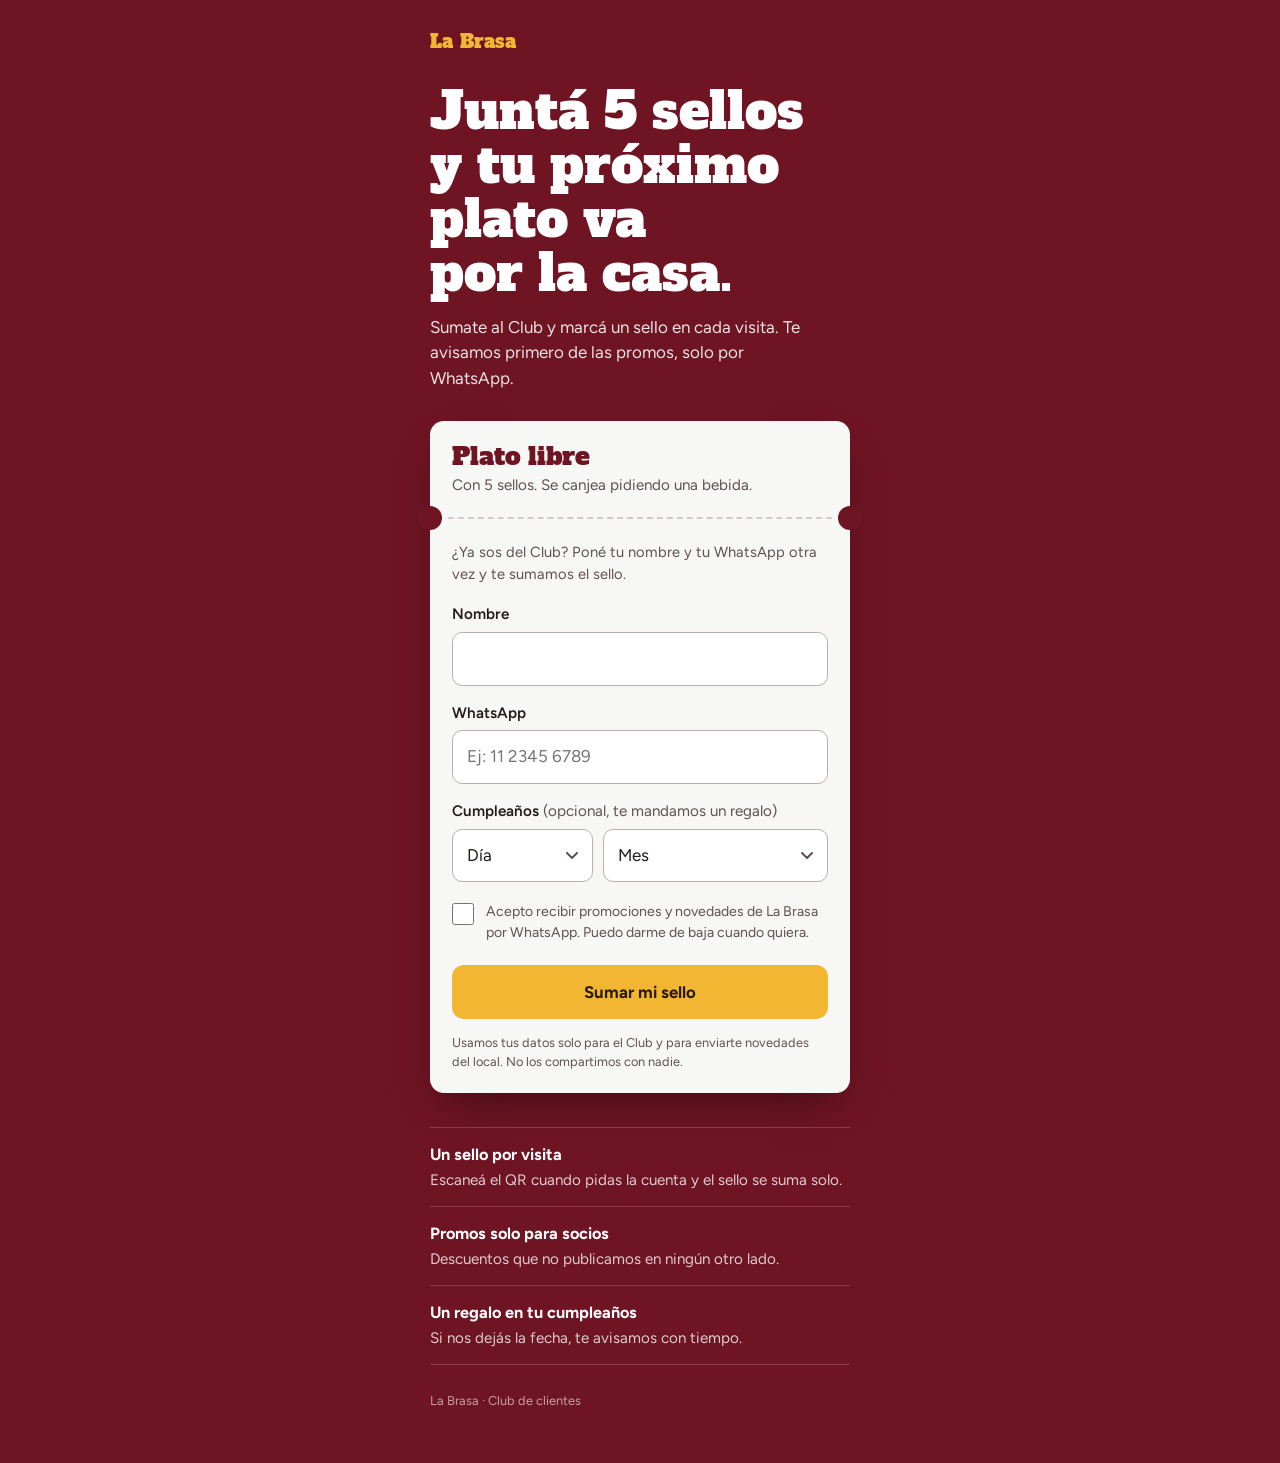
==== index.html @ 4b73814e "v1" ====
<!DOCTYPE html>
<html lang="es-AR">
<head>
<meta charset="utf-8">
<meta name="viewport" content="width=device-width, initial-scale=1, viewport-fit=cover">
<title>Sumate al Club · La Brasa</title>
<meta name="description" content="Juntá sellos en cada visita y llevate un plato libre.">
<meta name="theme-color" content="#6E1423">
<link rel="preconnect" href="https://fonts.googleapis.com">
<link rel="preconnect" href="https://fonts.gstatic.com" crossorigin>
<link href="https://fonts.googleapis.com/css2?family=Alfa+Slab+One&family=Figtree:wght@400;500;600;700&display=swap" rel="stylesheet">
<link rel="stylesheet" href="styles.css">
</head>
<body>
<main class="wrap" id="app">

  <p class="marca" id="marca">La Brasa</p>

  <h1 id="titular">Juntá 5 sellos y tu próximo plato va por la casa.</h1>
  <p class="bajada">Sumate al Club y marcá un sello en cada visita. Te avisamos primero de las promos, solo por WhatsApp.</p>

  <section class="ticket" aria-labelledby="valor-titulo">
    <div class="ticket-cabeza">
      <p class="valor" id="valor-titulo">Plato libre</p>
      <p id="valor-detalle">Con 5 sellos. Se canjea pidiendo una bebida.</p>
    </div>
    <div class="corte" aria-hidden="true"></div>

    <div class="ticket-cuerpo">

      <!-- FORMULARIO -->
      <div id="formulario-bloque">
        <p class="reingreso">¿Ya sos del Club? Poné tu nombre y tu WhatsApp otra vez y te sumamos el sello.</p>
        <form id="form" novalidate autocomplete="on">
          <div class="campo">
            <label for="nombre">Nombre</label>
            <input type="text" id="nombre" name="nombre" autocomplete="given-name" autocapitalize="words" required>
            <p class="error-msg" id="err-nombre" role="alert"></p>
          </div>

          <div class="campo">
            <label for="whatsapp">WhatsApp</label>
            <input type="tel" id="whatsapp" name="whatsapp" inputmode="tel" autocomplete="tel" placeholder="Ej: 11 2345 6789" required>
            <p class="error-msg" id="err-whatsapp" role="alert"></p>
          </div>

          <div class="campo">
            <span class="etiqueta" id="cumple-label">Cumpleaños <span class="opcional">(opcional, te mandamos un regalo)</span></span>
            <div class="cumple" role="group" aria-labelledby="cumple-label">
              <select id="dia" name="dia" aria-label="Día"><option value="">Día</option></select>
              <select id="mes" name="mes" aria-label="Mes"><option value="">Mes</option></select>
            </div>
          </div>

          <!-- campo trampa: los humanos no lo ven -->
          <div class="hp" aria-hidden="true">
            <label for="web">No completar</label>
            <input type="text" id="web" name="web" tabindex="-1" autocomplete="off">
          </div>

          <div class="consent">
            <input type="checkbox" id="consent" name="consent" required>
            <label for="consent">Acepto recibir promociones y novedades de <span data-nombre>La Brasa</span> por WhatsApp. Puedo darme de baja cuando quiera.</label>
          </div>
          <p class="error-msg" id="err-general" role="alert" style="margin:-12px 0 16px"></p>

          <button class="boton" type="submit" id="enviar">Sumar mi sello</button>
          <p class="legal">Usamos tus datos solo para el Club y para enviarte novedades del local. No los compartimos con nadie.</p>
        </form>
      </div>

      <!-- CONFIRMACIÓN -->
      <div id="exito" aria-live="polite">
        <h2 class="exito-titulo" id="exito-titulo" tabindex="-1">¡Listo!</h2>
        <p class="exito-texto" id="exito-texto"></p>

        <div class="sellos" id="sellos" role="img" aria-label=""></div>
        <p class="sellos-cuenta" id="sellos-cuenta"></p>

        <div class="canje" id="canje">Mostrale esta pantalla al mozo para canjear tu plato libre. Acordate de pedir una bebida.</div>

        <p class="paso-wsp">Un último paso: guardá nuestro número para que te lleguen las promos.</p>
        <button class="boton" type="button" id="guardar-y-abrir">Guardar contacto y abrir WhatsApp</button>
        <a class="link-simple" id="solo-wsp" href="#" target="_blank" rel="noopener">Solo abrir WhatsApp</a>
      </div>
    </div>
  </section>

  <ul class="beneficios">
    <li><strong>Un sello por visita</strong><span>Escaneá el QR cuando pidas la cuenta y el sello se suma solo.</span></li>
    <li><strong>Promos solo para socios</strong><span>Descuentos que no publicamos en ningún otro lado.</span></li>
    <li><strong>Un regalo en tu cumpleaños</strong><span>Si nos dejás la fecha, te avisamos con tiempo.</span></li>
  </ul>

  <p class="pie"><span data-nombre>La Brasa</span> · Club de clientes</p>
</main>

<script src="script.js"></script>
</body>
</html>
---- styles.css ----
/* ============ TEMA: cambiá estos valores para cada local ============ */
  :root {
    --tinto: #6E1423;        /* fondo principal */
    --mostaza: #F2B632;      /* acento: botón */
    --chimichurri: #2E5E3E;  /* confirmaciones */
    --papel: #F7F7F5;        /* ticket */
    --tinta: #241A1A;        /* texto sobre el ticket */
    --tinta-suave: #5E5252;  /* texto secundario */
    --premio: #A9780C;       /* casillero del premio */
    --error: #B3261E;
    --display: "Alfa Slab One", Georgia, "Times New Roman", serif;
    --texto: "Figtree", system-ui, -apple-system, "Segoe UI", Roboto, sans-serif;
  }

  *, *::before, *::after { box-sizing: border-box; }
  html { -webkit-text-size-adjust: 100%; }
  body {
    margin: 0;
    min-height: 100vh;
    background: var(--tinto);
    color: #fff;
    font-family: var(--texto);
    font-size: 17px;
    line-height: 1.5;
    padding: env(safe-area-inset-top, 0px) 0 env(safe-area-inset-bottom, 0px);
  }

  .wrap { width: 100%; max-width: 460px; margin: 0 auto; padding: 28px 20px 40px; }

  /* ---------- Cabecera ---------- */
  .marca {
    font-family: var(--display);
    font-size: 1.15rem;
    letter-spacing: .01em;
    margin: 0 0 28px;
    color: var(--mostaza);
  }
  h1 {
    font-family: var(--display);
    font-weight: 400;
    font-size: clamp(2.1rem, 9.5vw, 3.2rem);
    line-height: 1.06;
    margin: 0 0 14px;
    text-wrap: balance;
  }
  .bajada { margin: 0 0 30px; max-width: 36ch; color: rgba(255,255,255,.88); }

  /* ---------- Ticket ---------- */
  .ticket {
    position: relative;
    background: var(--papel);
    color: var(--tinta);
    border-radius: 14px;
    box-shadow: 0 18px 40px -18px rgba(0,0,0,.55);
    animation: imprimir .7s cubic-bezier(.2,.8,.2,1) both;
  }
  @keyframes imprimir {
    from { transform: translateY(-14px); opacity: 0; }
    to   { transform: none; opacity: 1; }
  }

  .ticket-cabeza { padding: 22px 22px 20px; }
  .ticket-cabeza .valor {
    font-family: var(--display);
    font-size: 1.55rem;
    line-height: 1.1;
    margin: 0 0 4px;
    color: var(--tinto);
  }
  .ticket-cabeza p { margin: 0; color: var(--tinta-suave); font-size: .95rem; }

  .corte { position: relative; height: 0; border-top: 2px dashed #CFC9C9; margin: 0 18px; }
  .corte::before, .corte::after {
    content: "";
    position: absolute;
    top: -13px;
    width: 24px; height: 24px;
    border-radius: 50%;
    background: var(--tinto);
  }
  .corte::before { left: -30px; }
  .corte::after  { right: -30px; }

  .ticket-cuerpo { padding: 22px; }
  .reingreso { margin: 0 0 18px; font-size: .92rem; color: var(--tinta-suave); }

  /* ---------- Formulario ---------- */
  .campo { margin-bottom: 16px; }
  label, .etiqueta { display: block; font-weight: 600; font-size: .95rem; margin-bottom: 6px; }
  .opcional { font-weight: 400; color: var(--tinta-suave); }

  input[type="text"], input[type="tel"], select {
    width: 100%;
    font: inherit;
    color: var(--tinta);
    background: #fff;
    border: 1.5px solid #B9B1B1;
    border-radius: 10px;
    padding: 13px 14px;
    min-height: 50px;
    appearance: none;
    -webkit-appearance: none;
  }
  select {
    background-image: url("data:image/svg+xml,%3Csvg xmlns='http://www.w3.org/2000/svg' width='12' height='8' viewBox='0 0 12 8'%3E%3Cpath d='M1 1l5 5 5-5' fill='none' stroke='%235E5252' stroke-width='2' stroke-linecap='round' stroke-linejoin='round'/%3E%3C/svg%3E");
    background-repeat: no-repeat;
    background-position: right 14px center;
    padding-right: 36px;
  }
  input:focus-visible, select:focus-visible, button:focus-visible, a:focus-visible {
    outline: 3px solid var(--mostaza);
    outline-offset: 2px;
  }
  input:focus, select:focus { border-color: var(--tinto); }
  .invalido { border-color: var(--error) !important; }
  .error-msg { color: var(--error); font-size: .88rem; margin: 6px 0 0; }
  .error-msg:empty { display: none; }

  .cumple { display: grid; grid-template-columns: 1fr 1.6fr; gap: 10px; }

  .consent {
    display: flex; gap: 12px; align-items: flex-start;
    margin: 20px 0 22px;
    font-size: .88rem; line-height: 1.45;
    color: var(--tinta-suave);
  }
  .consent input { flex: none; width: 22px; height: 22px; margin: 1px 0 0; accent-color: var(--tinto); }
  .consent label { font-weight: 400; font-size: inherit; margin: 0; }

  .boton {
    display: flex; align-items: center; justify-content: center;
    width: 100%;
    min-height: 54px;
    padding: 14px 18px;
    border: 0;
    border-radius: 12px;
    background: var(--mostaza);
    color: #2A1A00;
    font: 700 1.05rem/1.2 var(--texto);
    cursor: pointer;
    text-decoration: none;
    text-align: center;
    transition: transform .12s ease, filter .12s ease;
  }
  .boton:hover { filter: brightness(.96); }
  .boton:active { transform: translateY(1px); }
  .boton[disabled] { opacity: .65; cursor: wait; }

  .link-simple {
    display: block;
    margin: 14px auto 0;
    text-align: center;
    color: var(--tinto);
    font-weight: 600;
    font-size: .95rem;
  }
  .legal { margin: 14px 0 0; font-size: .8rem; color: var(--tinta-suave); }

  /* ---------- Confirmación + tarjeta de sellos ---------- */
  #exito { display: none; }
  .confirmado #formulario-bloque,
  .confirmado .ticket-cabeza,
  .confirmado .corte { display: none; }
  .confirmado #exito { display: block; }

  .exito-titulo {
    font-family: var(--display);
    font-weight: 400;
    font-size: 1.7rem; line-height: 1.12;
    margin: 0 0 8px;
    color: var(--tinto);
  }
  .exito-titulo:focus { outline: none; }
  .exito-texto { margin: 0; color: var(--tinta); }
  .exito-texto.destacado { font-weight: 600; color: var(--chimichurri); }

  .sellos { display: flex; flex-wrap: wrap; gap: 10px; margin: 22px 0 8px; }
  .sello {
    width: 52px; height: 52px;
    border-radius: 50%;
    border: 2px dashed #BDB5B5;
    display: grid; place-items: center;
    font-family: var(--display);
    font-size: 1.25rem;
    line-height: 1;
    color: transparent;
  }
  .sello.premio { border-color: var(--premio); color: var(--premio); }
  .sello.lleno {
    border: 4px double var(--tinto);
    color: var(--tinto);
    background: rgba(110, 20, 35, .07);
    transform: rotate(var(--giro, -6deg));
  }
  .sello.nuevo { animation: sellar .5s cubic-bezier(.2,.9,.3,1.25) .3s both; }
  @keyframes sellar {
    from { transform: rotate(-20deg) scale(1.9); opacity: 0; }
    to   { transform: rotate(var(--giro, -6deg)) scale(1); opacity: 1; }
  }
  .sellos-cuenta { margin: 0 0 22px; font-size: .92rem; color: var(--tinta-suave); }

  .canje {
    display: none;
    margin: 0 0 22px;
    padding: 14px 16px;
    border: 2px dashed var(--chimichurri);
    border-radius: 12px;
    color: var(--chimichurri);
    font-weight: 600;
  }
  .canje.visible { display: block; }

  .paso-wsp { font-size: .95rem; color: var(--tinta-suave); margin: 0 0 14px; }

  /* ---------- Beneficios ---------- */
  .beneficios { margin: 34px 0 0; padding: 0; list-style: none; }
  .beneficios li { padding: 14px 0; border-top: 1px solid rgba(255,255,255,.18); }
  .beneficios li:last-child { border-bottom: 1px solid rgba(255,255,255,.18); }
  .beneficios strong { display: block; font-size: 1.02rem; }
  .beneficios span { color: rgba(255,255,255,.78); font-size: .95rem; }

  .pie { margin-top: 26px; font-size: .8rem; color: rgba(255,255,255,.6); }

  .hp { position: absolute; left: -9999px; width: 1px; height: 1px; overflow: hidden; }

  @media (prefers-reduced-motion: reduce) {
    .ticket, .sello.nuevo { animation: none; }
    .boton { transition: none; }
  }
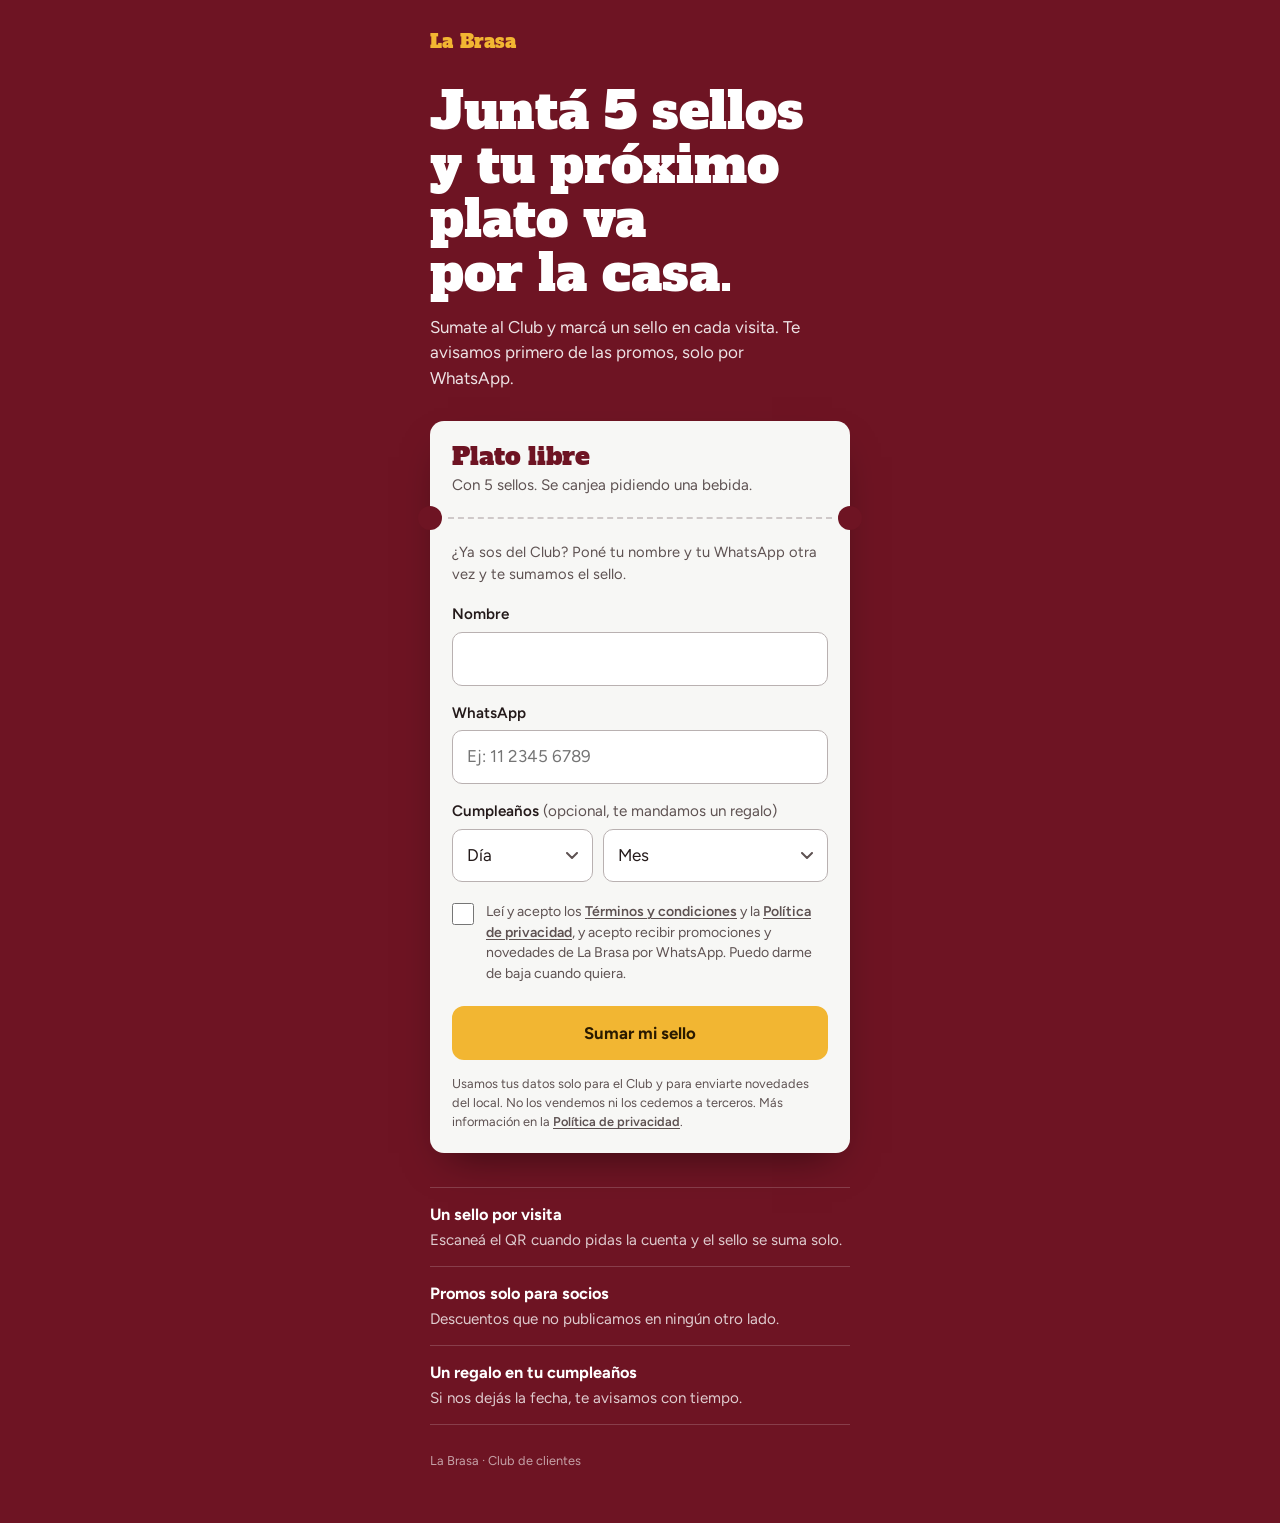
==== commit 92bf3427: "agrego terminos y condiciones, y politica de privacidad" ====
--- a/index.html
+++ b/index.html
@@ -10,6 +10,7 @@
 <link rel="preconnect" href="https://fonts.gstatic.com" crossorigin>
 <link href="https://fonts.googleapis.com/css2?family=Alfa+Slab+One&family=Figtree:wght@400;500;600;700&display=swap" rel="stylesheet">
 <link rel="stylesheet" href="styles.css">
+<link rel="stylesheet" href="whatsapp.css">
 </head>
 <body>
 <main class="wrap" id="app">
@@ -60,12 +61,12 @@
 
           <div class="consent">
             <input type="checkbox" id="consent" name="consent" required>
-            <label for="consent">Acepto recibir promociones y novedades de <span data-nombre>La Brasa</span> por WhatsApp. Puedo darme de baja cuando quiera.</label>
+            <label for="consent">Leí y acepto los <a href="terminos.html" target="_blank" rel="noopener">Términos y condiciones</a> y la <a href="privacidad.html" target="_blank" rel="noopener">Política de privacidad</a>, y acepto recibir promociones y novedades de <span data-nombre>La Brasa</span> por WhatsApp. Puedo darme de baja cuando quiera.</label>
           </div>
           <p class="error-msg" id="err-general" role="alert" style="margin:-12px 0 16px"></p>
 
           <button class="boton" type="submit" id="enviar">Sumar mi sello</button>
-          <p class="legal">Usamos tus datos solo para el Club y para enviarte novedades del local. No los compartimos con nadie.</p>
+          <p class="legal">Usamos tus datos solo para el Club y para enviarte novedades del local. No los vendemos ni los cedemos a terceros. Más información en la <a href="privacidad.html" target="_blank" rel="noopener">Política de privacidad</a>.</p>
         </form>
       </div>
 
@@ -77,11 +78,23 @@
         <div class="sellos" id="sellos" role="img" aria-label=""></div>
         <p class="sellos-cuenta" id="sellos-cuenta"></p>
 
-        <div class="canje" id="canje">Mostrale esta pantalla al mozo para canjear tu plato libre. Acordate de pedir una bebida.</div>
+        <div class="canje" id="canje">Avisale al mozo que completaste la tarjeta: te va a pedir tu número de WhatsApp para canjear tu plato libre. Acordate de pedir una bebida.</div>
 
-        <p class="paso-wsp">Un último paso: guardá nuestro número para que te lleguen las promos.</p>
-        <button class="boton" type="button" id="guardar-y-abrir">Guardar contacto y abrir WhatsApp</button>
-        <a class="link-simple" id="solo-wsp" href="#" target="_blank" rel="noopener">Solo abrir WhatsApp</a>
+        <!-- INCENTIVO DE WHATSAPP -->
+        <div class="bloque-wsp" id="bloque-wsp">
+          <p class="wsp-titulo" id="wsp-titulo">Mandanos un mensaje y ganá 1 sello extra</p>
+          <p class="wsp-texto" id="wsp-texto">Te respondemos al instante con el link de nuestro canal para que te enteres primero de las promos.</p>
+          <a class="boton" id="btn-wsp" href="#" target="_blank" rel="noopener">Mandar mensaje por WhatsApp</a>
+          <p class="wsp-hecho" id="wsp-hecho" hidden></p>
+        </div>
+
+        <!-- EXTRAS -->
+        <div class="extras">
+          <button type="button" class="boton-link" id="guardar-contacto">Guardar el contacto de <span data-nombre>La Brasa</span></button>
+          <p class="ayuda-contacto" id="ayuda-contacto" hidden></p>
+          <a class="link-simple" id="abrir-wsp" href="#" target="_blank" rel="noopener" hidden>Abrir WhatsApp</a>
+          <a class="link-simple" id="seguir-canal" href="#" target="_blank" rel="noopener" hidden>Seguir el canal de novedades</a>
+        </div>
       </div>
     </div>
   </section>
--- a/whatsapp.css
+++ b/whatsapp.css
@@ -0,0 +1,48 @@
+/* Estilos extra del formulario del cliente. Se carga después de styles.css. */
+
+[hidden] { display: none !important; }
+
+/* ================= Incentivo de WhatsApp ================= */
+.bloque-wsp {
+  margin: 0 0 18px;
+  padding: 18px;
+  border: 2px solid var(--mostaza);
+  border-radius: 14px;
+  background: #FFF6DD;
+}
+.wsp-titulo {
+  margin: 0 0 6px;
+  font-family: var(--display);
+  font-size: 1.25rem;
+  line-height: 1.15;
+  color: var(--tinto);
+}
+.wsp-texto { margin: 0 0 14px; font-size: .95rem; color: var(--tinta); }
+.wsp-hecho { margin: 0; font-weight: 600; color: var(--chimichurri); }
+
+/* ================= Extras (contacto, canal) ================= */
+.extras { text-align: center; }
+.boton-link {
+  display: block;
+  margin: 4px auto 0;
+  padding: 10px 6px;
+  border: 0;
+  background: none;
+  font: 600 .95rem var(--texto);
+  color: var(--tinto);
+  text-decoration: underline;
+  cursor: pointer;
+}
+.boton-link:focus-visible { outline: 3px solid var(--mostaza); outline-offset: 2px; }
+.ayuda-contacto {
+  margin: 4px 0 8px;
+  font-size: .88rem;
+  line-height: 1.4;
+  color: var(--tinta-suave);
+  text-align: left;
+}
+.extras .link-simple { margin-top: 6px; }
+
+/* Links a los textos legales dentro del formulario */
+.consent a, .legal a { color: inherit; font-weight: 600; text-decoration: underline; text-underline-offset: 2px; }
+.consent a:focus-visible, .legal a:focus-visible { outline: 3px solid var(--mostaza, #E0A526); outline-offset: 2px; border-radius: 2px; }
